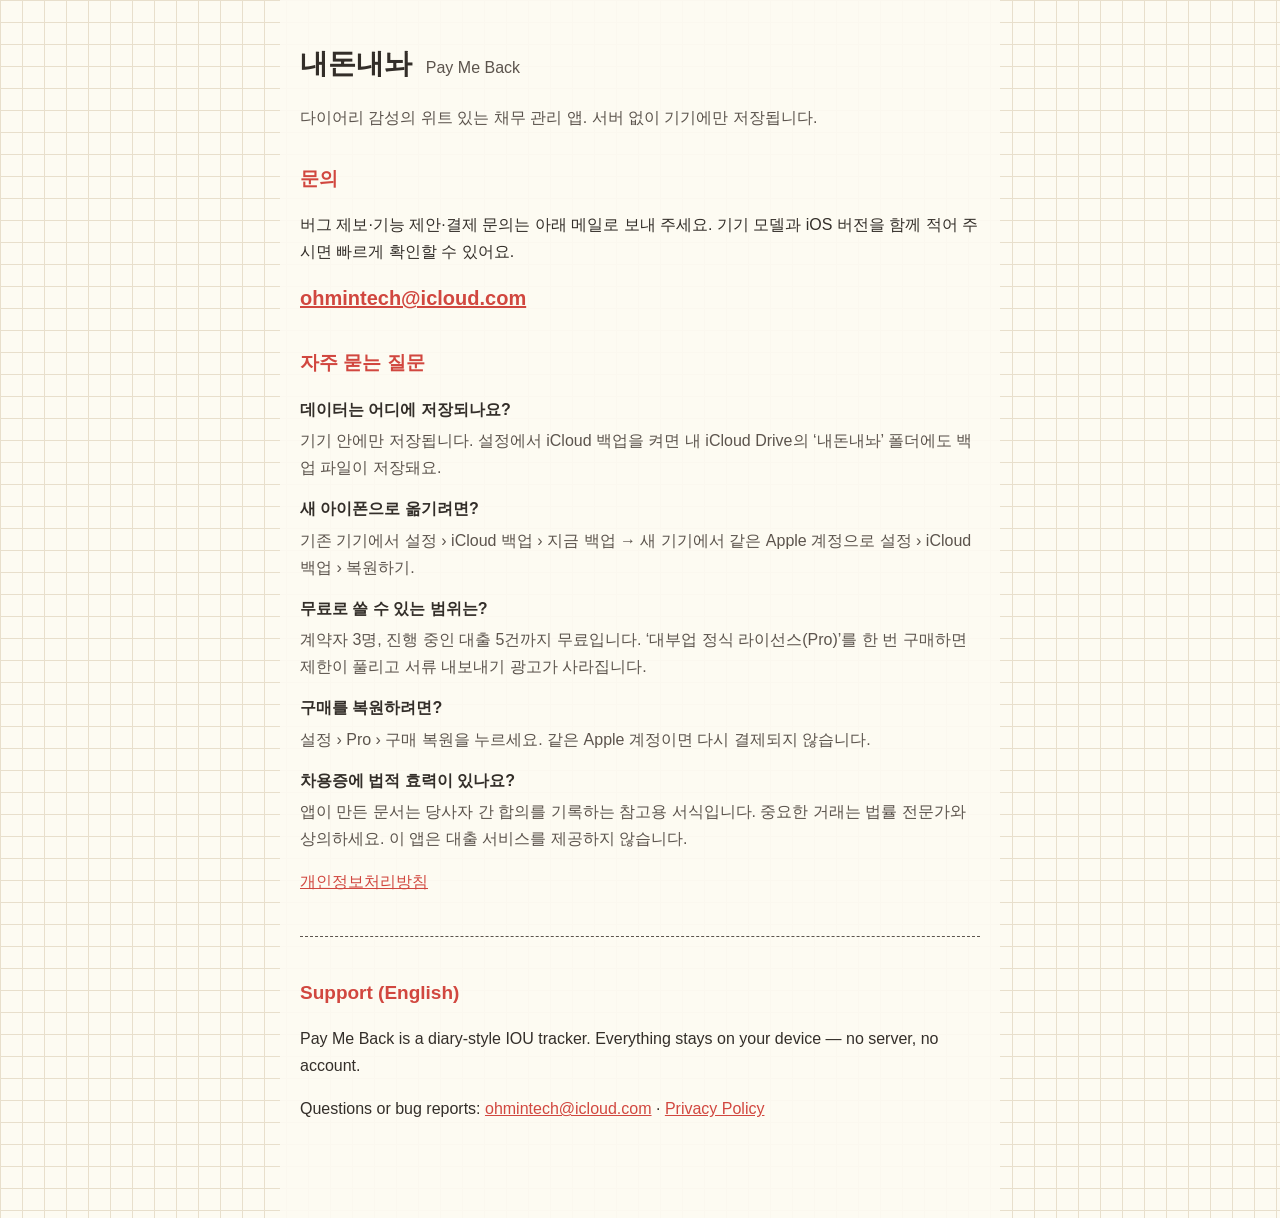
==== index.html @ b79d0b03 "Add files via upload" ====
<!doctype html>
<html lang="ko">
<head>
<meta charset="utf-8">
<meta name="viewport" content="width=device-width, initial-scale=1">
<title>내돈내놔 (Pay Me Back) 지원</title>
<link rel="stylesheet" href="style.css">
</head>
<body>
<main>
<h1>내돈내놔 <span class="sub">Pay Me Back</span></h1>
<p class="lead">다이어리 감성의 위트 있는 채무 관리 앱. 서버 없이 기기에만 저장됩니다.</p>

<h2>문의</h2>
<p>버그 제보·기능 제안·결제 문의는 아래 메일로 보내 주세요. 기기 모델과 iOS 버전을 함께 적어 주시면 빠르게 확인할 수 있어요.</p>
<p class="mail"><a href="mailto:ohmintech@icloud.com">ohmintech@icloud.com</a></p>

<h2>자주 묻는 질문</h2>
<dl>
<dt>데이터는 어디에 저장되나요?</dt>
<dd>기기 안에만 저장됩니다. 설정에서 iCloud 백업을 켜면 내 iCloud Drive의 ‘내돈내놔’ 폴더에도 백업 파일이 저장돼요.</dd>
<dt>새 아이폰으로 옮기려면?</dt>
<dd>기존 기기에서 설정 › iCloud 백업 › 지금 백업 → 새 기기에서 같은 Apple 계정으로 설정 › iCloud 백업 › 복원하기.</dd>
<dt>무료로 쓸 수 있는 범위는?</dt>
<dd>계약자 3명, 진행 중인 대출 5건까지 무료입니다. ‘대부업 정식 라이선스(Pro)’를 한 번 구매하면 제한이 풀리고 서류 내보내기 광고가 사라집니다.</dd>
<dt>구매를 복원하려면?</dt>
<dd>설정 › Pro › 구매 복원을 누르세요. 같은 Apple 계정이면 다시 결제되지 않습니다.</dd>
<dt>차용증에 법적 효력이 있나요?</dt>
<dd>앱이 만든 문서는 당사자 간 합의를 기록하는 참고용 서식입니다. 중요한 거래는 법률 전문가와 상의하세요. 이 앱은 대출 서비스를 제공하지 않습니다.</dd>
</dl>

<p class="links"><a href="privacy.html">개인정보처리방침</a></p>

<hr>
<h2>Support (English)</h2>
<p>Pay Me Back is a diary-style IOU tracker. Everything stays on your device — no server, no account.</p>
<p>Questions or bug reports: <a href="mailto:ohmintech@icloud.com">ohmintech@icloud.com</a> · <a href="privacy.html#en">Privacy Policy</a></p>
</main>
</body>
</html>
---- style.css ----
:root { --paper: #fdfbf2; --ink: #332e29; --soft: #5c544d; --red: #d1473f; --line: #e8dfcc; }
* { box-sizing: border-box; }
body { margin: 0; background: var(--paper); color: var(--ink);
  font: 16px/1.7 -apple-system, "Apple SD Gothic Neo", "Noto Sans KR", sans-serif;
  background-image: linear-gradient(var(--line) 1px, transparent 1px), linear-gradient(90deg, var(--line) 1px, transparent 1px);
  background-size: 22px 22px; }
main { max-width: 720px; margin: 0 auto; padding: 40px 20px 80px; background: rgba(253, 251, 242, 0.92); }
h1 { font-size: 28px; margin: 0 0 4px; }
h1 .sub { font-size: 16px; color: var(--soft); font-weight: 500; margin-left: 6px; }
h2 { font-size: 19px; margin: 32px 0 8px; color: var(--red); }
.meta, .lead { color: var(--soft); }
.mail a { font-size: 20px; font-weight: 600; }
a { color: var(--red); }
dt { font-weight: 600; margin-top: 14px; }
dd { margin: 4px 0 0; color: var(--soft); }
hr { border: 0; border-top: 1px dashed var(--soft); margin: 40px 0; }
.nav { font-size: 14px; }
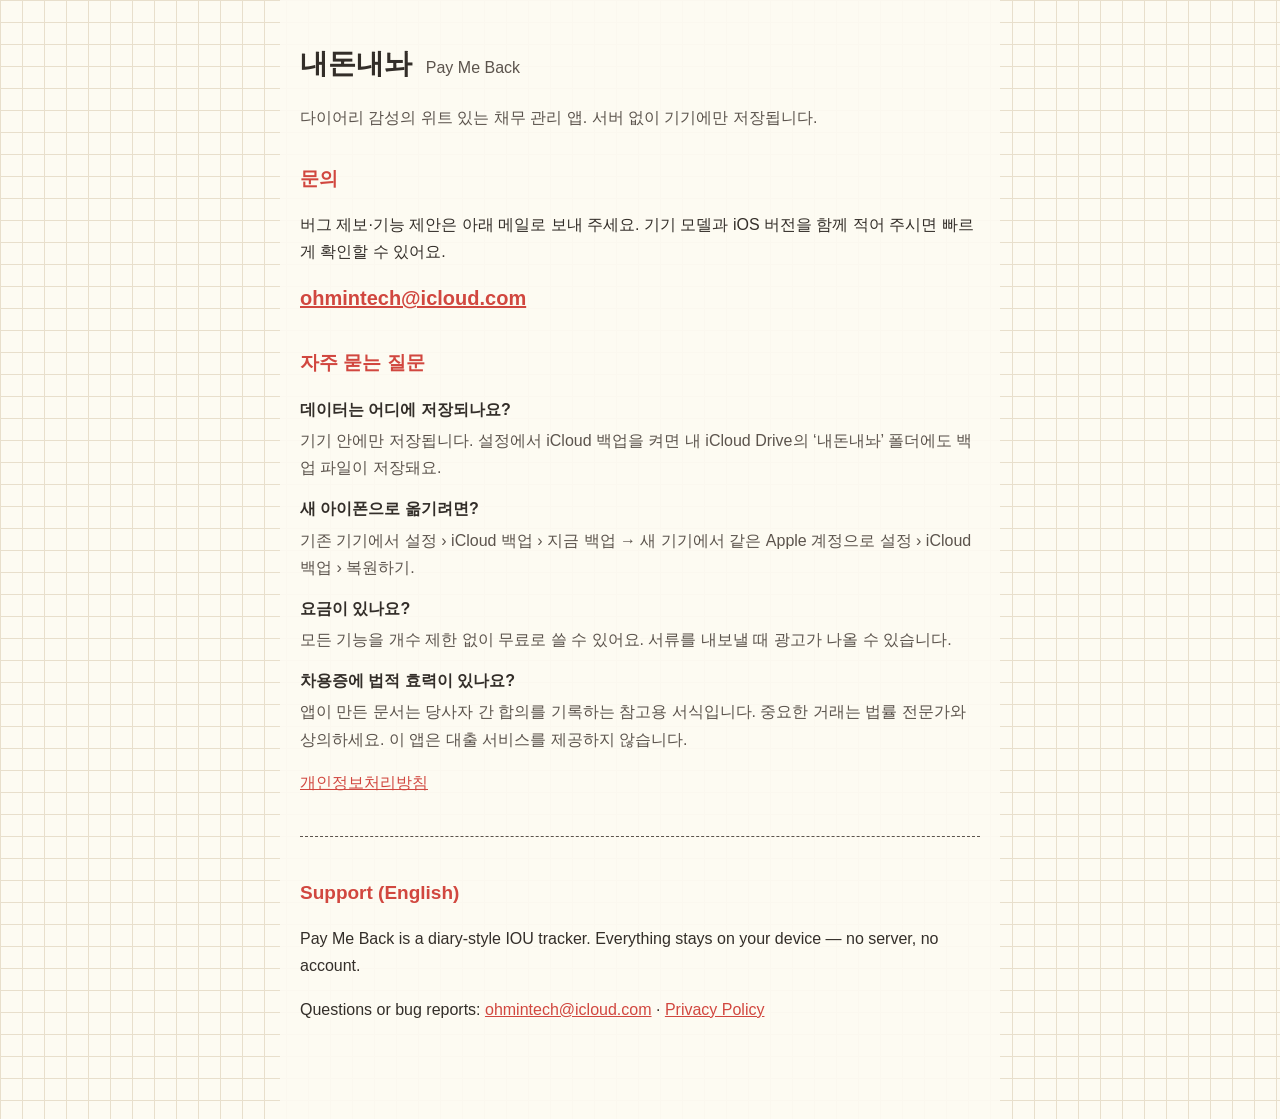
==== commit 7d0422ae: "Remove in-app purchase mentions (app is free)" ====
--- a/index.html
+++ b/index.html
@@ -12,7 +12,7 @@
 <p class="lead">다이어리 감성의 위트 있는 채무 관리 앱. 서버 없이 기기에만 저장됩니다.</p>
 
 <h2>문의</h2>
-<p>버그 제보·기능 제안·결제 문의는 아래 메일로 보내 주세요. 기기 모델과 iOS 버전을 함께 적어 주시면 빠르게 확인할 수 있어요.</p>
+<p>버그 제보·기능 제안은 아래 메일로 보내 주세요. 기기 모델과 iOS 버전을 함께 적어 주시면 빠르게 확인할 수 있어요.</p>
 <p class="mail"><a href="mailto:ohmintech@icloud.com">ohmintech@icloud.com</a></p>
 
 <h2>자주 묻는 질문</h2>
@@ -21,10 +21,8 @@
 <dd>기기 안에만 저장됩니다. 설정에서 iCloud 백업을 켜면 내 iCloud Drive의 ‘내돈내놔’ 폴더에도 백업 파일이 저장돼요.</dd>
 <dt>새 아이폰으로 옮기려면?</dt>
 <dd>기존 기기에서 설정 › iCloud 백업 › 지금 백업 → 새 기기에서 같은 Apple 계정으로 설정 › iCloud 백업 › 복원하기.</dd>
-<dt>무료로 쓸 수 있는 범위는?</dt>
-<dd>계약자 3명, 진행 중인 대출 5건까지 무료입니다. ‘대부업 정식 라이선스(Pro)’를 한 번 구매하면 제한이 풀리고 서류 내보내기 광고가 사라집니다.</dd>
-<dt>구매를 복원하려면?</dt>
-<dd>설정 › Pro › 구매 복원을 누르세요. 같은 Apple 계정이면 다시 결제되지 않습니다.</dd>
+<dt>요금이 있나요?</dt>
+<dd>모든 기능을 개수 제한 없이 무료로 쓸 수 있어요. 서류를 내보낼 때 광고가 나올 수 있습니다.</dd>
 <dt>차용증에 법적 효력이 있나요?</dt>
 <dd>앱이 만든 문서는 당사자 간 합의를 기록하는 참고용 서식입니다. 중요한 거래는 법률 전문가와 상의하세요. 이 앱은 대출 서비스를 제공하지 않습니다.</dd>
 </dl>
